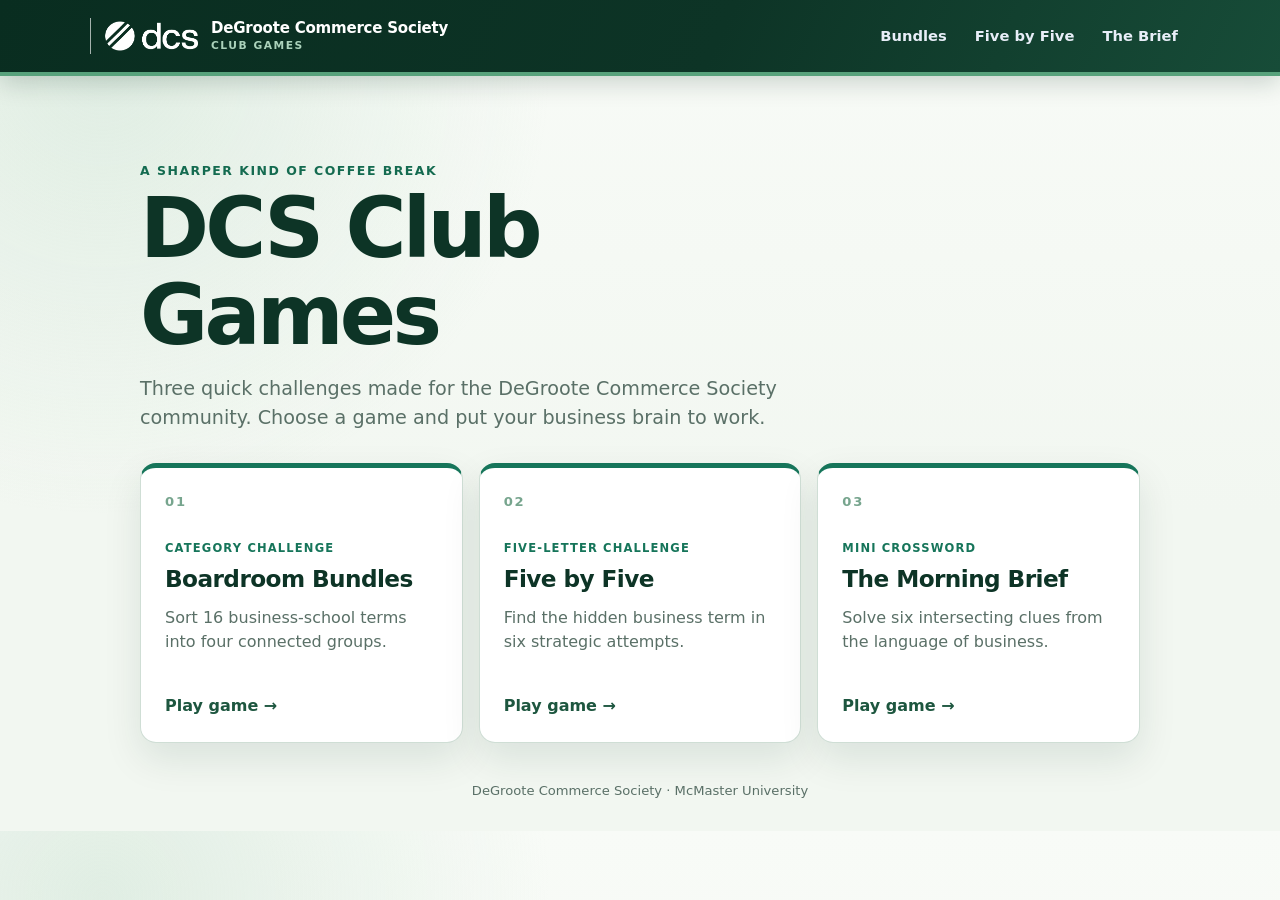
==== index.html @ 650532cc "fixed hierarchy" ====
<!doctype html>
<html lang="en">
<head>
  <meta charset="utf-8">
  <meta name="viewport" content="width=device-width, initial-scale=1">
  <meta name="description" content="Three business-school browser games from the DeGroote Commerce Society.">
  <title>Club Games | DeGroote Commerce Society</title>
  <link rel="stylesheet" href="css/styles.css">
</head>
<body>
  <a class="skip-link" href="#games">Skip to games</a>
  <header class="site-header">
    <div class="header-inner">
      <a class="brand" href="index.html" aria-label="DeGroote Commerce Society Games home" aria-current="page">
        <img class="brand-logo" src="assets/images/dcs-logo.png" alt="" width="147" height="50">
        <span class="brand-copy"><strong>DeGroote Commerce Society</strong><small>Club Games</small></span>
      </a>
      <nav aria-label="Game navigation">
        <a href="connections.html">Bundles</a>
        <a href="word-game.html">Five by Five</a>
        <a href="crossword.html">The Brief</a>
      </nav>
    </div>
  </header>

  <main class="page-shell landing" id="games">
    <section class="landing-hero">
      <p class="eyebrow">A sharper kind of coffee break</p>
      <h1>DCS Club Games</h1>
      <p>Three quick challenges made for the DeGroote Commerce Society community. Choose a game and put your business brain to work.</p>
    </section>

    <section class="game-menu" aria-label="Choose a game">
      <a class="game-menu-card" href="connections.html">
        <span class="game-number" aria-hidden="true">01</span>
        <div>
          <p class="game-type">Category challenge</p>
          <h2>Boardroom Bundles</h2>
          <p>Sort 16 business-school terms into four connected groups.</p>
        </div>
        <span class="play-link">Play game <span aria-hidden="true">→</span></span>
      </a>

      <a class="game-menu-card" href="word-game.html">
        <span class="game-number" aria-hidden="true">02</span>
        <div>
          <p class="game-type">Five-letter challenge</p>
          <h2>Five by Five</h2>
          <p>Find the hidden business term in six strategic attempts.</p>
        </div>
        <span class="play-link">Play game <span aria-hidden="true">→</span></span>
      </a>

      <a class="game-menu-card" href="crossword.html">
        <span class="game-number" aria-hidden="true">03</span>
        <div>
          <p class="game-type">Mini crossword</p>
          <h2>The Morning Brief</h2>
          <p>Solve six intersecting clues from the language of business.</p>
        </div>
        <span class="play-link">Play game <span aria-hidden="true">→</span></span>
      </a>
    </section>
  </main>

  <footer><p>DeGroote Commerce Society · McMaster University</p></footer>
</body>
</html>
---- css/styles.css ----
:root {
  --ink: #18352a;
  --muted: #5a7067;
  --paper: #ffffff;
  --canvas: #f2f7f1;
  --navy: #1d563f;
  --navy-dark: #0d3426;
  --teal: #16755a;
  --gold: #d8ad4a;
  --coral: #b45745;
  --violet: #47725e;
  --line: #cfded5;
  --soft: #e7f0ea;
  --focus: #f3c969;
  --correct: #23704f;
  --present: #9a6800;
  --absent: #5b6963;
  --danger: #a83232;
  --radius: 16px;
  --shadow: 0 16px 38px rgb(13 52 38 / 10%);
}

* { box-sizing: border-box; }

html { color-scheme: light; }

body {
  margin: 0;
  min-width: 320px;
  color: var(--ink);
  background:
    radial-gradient(circle at 8% 8%, rgb(196 222 204 / 45%), transparent 28rem),
    linear-gradient(180deg, #f8fbf7 0, var(--canvas) 32rem);
  font-family: Inter, ui-sans-serif, system-ui, -apple-system, BlinkMacSystemFont, "Segoe UI", sans-serif;
  line-height: 1.5;
}

button, input { font: inherit; }

button { touch-action: manipulation; }

a { color: inherit; }

.skip-link {
  position: fixed;
  z-index: 100;
  top: 8px;
  left: 8px;
  padding: 10px 14px;
  transform: translateY(-150%);
  border-radius: 8px;
  color: white;
  background: var(--navy);
}

.skip-link:focus { transform: none; }

:focus-visible {
  outline: 3px solid var(--focus);
  outline-offset: 3px;
}

.site-header {
  color: white;
  background: linear-gradient(115deg, #092d20, var(--navy-dark) 56%, #174c38);
  border-bottom: 4px solid #58a27c;
  box-shadow: 0 6px 24px rgb(8 40 29 / 20%);
}

.header-inner {
  width: min(1100px, calc(100% - 32px));
  min-height: 72px;
  margin: auto;
  display: flex;
  align-items: center;
  justify-content: space-between;
  gap: 24px;
}

.brand {
  display: flex;
  align-items: center;
  gap: 13px;
  font-weight: 800;
  text-decoration: none;
  letter-spacing: -.02em;
}

.brand-logo {
  width: 108px;
  height: auto;
  display: block;
  filter: invert(1);
}

.brand-copy {
  display: grid;
  line-height: 1.08;
}

.brand-copy strong {
  font-size: .94rem;
  letter-spacing: -.015em;
}

.brand-copy small {
  margin-top: 4px;
  color: #abd2bb;
  font-size: .67rem;
  font-weight: 800;
  letter-spacing: .14em;
  text-transform: uppercase;
}

nav { display: flex; gap: 4px; }

nav a {
  min-height: 44px;
  padding: 10px 12px;
  border-radius: 8px;
  display: flex;
  align-items: center;
  color: #e8eef8;
  font-size: .92rem;
  font-weight: 700;
  text-decoration: none;
}

nav a:hover, nav a[aria-current="page"] { color: white; background: rgb(185 226 202 / 16%); }
nav a[aria-current="page"] { box-shadow: inset 0 -2px 0 #83c69f; }

.page-shell { width: min(1000px, calc(100% - 32px)); margin: 0 auto; }

.game-heading { padding: 32px 0 18px; }

.eyebrow {
  margin: 0 0 4px;
  color: #146b50;
  font-size: .78rem;
  font-weight: 850;
  letter-spacing: .12em;
  text-transform: uppercase;
}

h1, h2, h3, p { margin-top: 0; }

h1 { margin-bottom: 6px; font-size: clamp(2rem, 6vw, 3.2rem); line-height: 1.05; letter-spacing: -.045em; }
h1 { color: var(--navy-dark); }
.game-heading p:last-child { margin: 0; color: var(--muted); font-size: 1.06rem; }

.game-card, .instructions {
  border: 1px solid var(--line);
  border-radius: var(--radius);
  background: var(--paper);
  box-shadow: var(--shadow);
}

.game-card { padding: clamp(16px, 4vw, 30px); }
.game-card { border-top: 5px solid var(--teal); }

.instructions { margin: 22px 0 36px; padding: 20px 24px; box-shadow: none; }
.instructions h2 { margin-bottom: 5px; font-size: 1.1rem; }
.instructions p { margin: 0; color: var(--muted); }

.landing { padding-bottom: 28px; }

.landing-hero {
  max-width: 720px;
  padding: clamp(44px, 8vw, 86px) 0 30px;
}

.landing-hero h1 { font-size: clamp(2.7rem, 8vw, 5.2rem); }
.landing-hero > p:last-child { max-width: 640px; margin: 16px 0 0; color: var(--muted); font-size: clamp(1rem, 2.5vw, 1.2rem); }

.game-menu { display: grid; grid-template-columns: repeat(3, 1fr); gap: 16px; }

.game-menu-card {
  min-height: 280px;
  padding: 24px;
  border: 1px solid var(--line);
  border-top: 5px solid var(--teal);
  border-radius: var(--radius);
  display: flex;
  flex-direction: column;
  color: var(--ink);
  background: var(--paper);
  box-shadow: var(--shadow);
  text-decoration: none;
}

.game-menu-card:hover { border-top-color: var(--focus); transform: translateY(-2px); }
.game-menu-card:focus-visible { outline-offset: 5px; }
.game-number { color: #77a58e; font-size: .82rem; font-weight: 850; letter-spacing: .14em; }
.game-type { margin: 28px 0 5px; color: var(--teal); font-size: .72rem; font-weight: 850; letter-spacing: .1em; text-transform: uppercase; }
.game-menu-card h2 { margin-bottom: 9px; color: var(--navy-dark); font-size: 1.45rem; letter-spacing: -.025em; }
.game-menu-card div > p:last-child { color: var(--muted); }
.play-link { margin-top: auto; color: var(--navy); font-weight: 850; }

.game-toolbar { min-height: 44px; display: flex; align-items: center; justify-content: space-between; gap: 16px; }
.status-label { margin: 0; color: var(--muted); font-size: .88rem; font-weight: 750; }
.game-message { min-height: 24px; margin: 16px 0 10px; text-align: center; color: var(--muted); font-weight: 700; }
.game-message.is-error { color: var(--danger); }
.game-message.is-success { color: var(--correct); }

.button-row { display: flex; flex-wrap: wrap; justify-content: center; gap: 10px; }
.button {
  min-height: 46px;
  padding: 10px 18px;
  border: 2px solid transparent;
  border-radius: 10px;
  cursor: pointer;
  font-weight: 800;
}
.button-primary { color: white; background: linear-gradient(135deg, var(--navy), #267357); }
.button-primary:hover { background: var(--navy-dark); }
.button-secondary { color: var(--navy); border-color: var(--navy); background: white; }
.button-secondary:hover { background: var(--soft); }
.button-quiet { min-height: 40px; padding: 7px 12px; color: var(--navy-dark); background: #dfede4; }
.button:disabled { cursor: not-allowed; opacity: .48; }

.mistake-dots { display: flex; gap: 7px; margin-top: 5px; }
.mistake-dot { width: 13px; height: 13px; border-radius: 50%; background: #2c7657; }
.mistake-dot.used { border: 2px solid var(--line); background: transparent; }

.word-grid { display: grid; grid-template-columns: repeat(4, 1fr); gap: 8px; margin-top: 18px; }
.word-tile {
  min-width: 0;
  min-height: 76px;
  padding: 8px 5px;
  border: 2px solid transparent;
  border-radius: 10px;
  color: var(--ink);
  background: var(--soft);
  overflow-wrap: anywhere;
  cursor: pointer;
  font-size: clamp(.68rem, 2.1vw, .9rem);
  font-weight: 850;
  letter-spacing: .015em;
  line-height: 1.1;
  text-transform: uppercase;
}
.word-tile:hover { border-color: #aab5c7; }
.word-tile[aria-pressed="true"] { color: white; border-color: var(--navy-dark); background: linear-gradient(145deg, #174b37, #246b50); }
.solved-groups { display: grid; gap: 8px; margin-top: 18px; }
.solved-group { padding: 12px; border-radius: 10px; text-align: center; color: #101828; }
.solved-group h3 { margin: 0 0 2px; font-size: .98rem; }
.solved-group p { margin: 0; font-size: .8rem; font-weight: 750; text-transform: uppercase; }
.group-0 { background: #cde8d5; border-left: 6px solid #1f6849; }
.group-1 { background: #b9dfd5; border-left: 6px solid #0f6d61; }
.group-2 { background: #dce7be; border-left: 6px solid #647a24; }
.group-3 { background: #a9d0b8; border-left: 6px solid #315d40; }

.guess-grid { display: grid; gap: 6px; width: min(350px, 100%); margin: 14px auto; }
.guess-row { display: grid; grid-template-columns: repeat(5, 1fr); gap: 6px; }
.letter-tile {
  aspect-ratio: 1;
  display: grid;
  place-items: center;
  border: 2px solid #bac3d1;
  border-radius: 7px;
  font-size: clamp(1.25rem, 6vw, 1.8rem);
  font-weight: 850;
  text-transform: uppercase;
}
.letter-tile.filled { border-color: var(--navy); }
.letter-tile.correct, .key.correct { color: white; border-color: var(--correct); background: var(--correct); }
.letter-tile.present, .key.present { color: white; border-color: var(--present); background: var(--present); }
.letter-tile.absent, .key.absent { color: white; border-color: var(--absent); background: var(--absent); }
.letter-tile::after { font-size: 0; }
.letter-tile.correct::after { content: "right place"; }
.letter-tile.present::after { content: "wrong place"; }
.letter-tile.absent::after { content: "not in word"; }

.keyboard { display: grid; gap: 6px; max-width: 560px; margin: 18px auto 0; }
.keyboard-row { display: flex; justify-content: center; gap: 5px; }
.key {
  height: 50px;
  min-width: 0;
  flex: 1;
  padding: 0 3px;
  border: 0;
  border-radius: 6px;
  color: var(--ink);
  background: #dce8e0;
  cursor: pointer;
  font-size: clamp(.72rem, 2.5vw, .9rem);
  font-weight: 850;
}
.key.wide { flex: 1.6; font-size: .7rem; }

.active-clue { margin-bottom: 18px; padding: 12px 14px; border-left: 5px solid var(--teal); background: #e3f1e8; font-weight: 750; }
.crossword-layout { display: grid; grid-template-columns: minmax(300px, 480px) minmax(230px, 1fr); gap: 28px; align-items: start; }
.crossword-grid { display: grid; grid-template-columns: repeat(7, 1fr); border: 2px solid var(--navy-dark); background: var(--navy-dark); gap: 1px; }
.crossword-cell {
  position: relative;
  aspect-ratio: 1;
  min-width: 0;
  padding: 0;
  border: 0;
  border-radius: 0;
  display: grid;
  place-items: center;
  color: var(--ink);
  background: white;
  cursor: pointer;
  font-size: clamp(1rem, 5vw, 1.8rem);
  font-weight: 800;
  text-transform: uppercase;
}
.crossword-cell.block { background: var(--navy-dark); cursor: default; }
.crossword-cell.in-word { background: #d8ecdf; }
.crossword-cell.active { background: #f3d27e; }
.crossword-cell.incorrect { color: var(--danger); background: #fbe2df; }
.crossword-cell.revealed { color: #4d6e55; }
.cell-number { position: absolute; top: 1px; left: 3px; font-size: clamp(.46rem, 1.5vw, .66rem); font-weight: 800; line-height: 1; }
.clue-panel { display: grid; grid-template-columns: 1fr 1fr; gap: 20px; }
.clue-panel h3 { margin-bottom: 7px; padding-bottom: 5px; border-bottom: 2px solid var(--teal); }
.clue-list { margin: 0; padding-left: 30px; }
.clue-list li { margin-bottom: 8px; padding: 4px; border-radius: 5px; cursor: pointer; }
.clue-list li.active { background: #d8ecdf; font-weight: 750; }

footer { padding: 10px 16px 30px; text-align: center; color: var(--muted); font-size: .82rem; }
footer p { margin: 0; }
.sr-only { position: absolute; width: 1px; height: 1px; padding: 0; margin: -1px; overflow: hidden; clip: rect(0, 0, 0, 0); white-space: nowrap; border: 0; }

@media (max-width: 720px) {
  .header-inner { min-height: auto; padding: 12px 0; flex-direction: column; gap: 8px; }
  nav { width: 100%; justify-content: center; }
  nav a { padding: 8px 9px; font-size: .8rem; }
  .game-heading { padding-top: 24px; }
  .crossword-layout { grid-template-columns: 1fr; }
  .clue-panel { grid-template-columns: 1fr 1fr; }
  .game-menu { grid-template-columns: 1fr; }
  .game-menu-card { min-height: 220px; }
}

@media (max-width: 440px) {
  .page-shell { width: min(100% - 20px, 1000px); }
  .brand-logo { width: 82px; }
  .brand-copy strong { font-size: .78rem; }
  .brand-copy small { font-size: .58rem; }
  .game-card { border-radius: 12px; }
  .word-grid { gap: 5px; }
  .word-tile { min-height: 64px; font-size: .62rem; }
  .clue-panel { grid-template-columns: 1fr; }
  .crossword-cell { font-size: 1.15rem; }
  .button-row .button { flex: 1 1 auto; }
}

@media (prefers-reduced-motion: reduce) {
  *, *::before, *::after { scroll-behavior: auto !important; transition: none !important; }
}
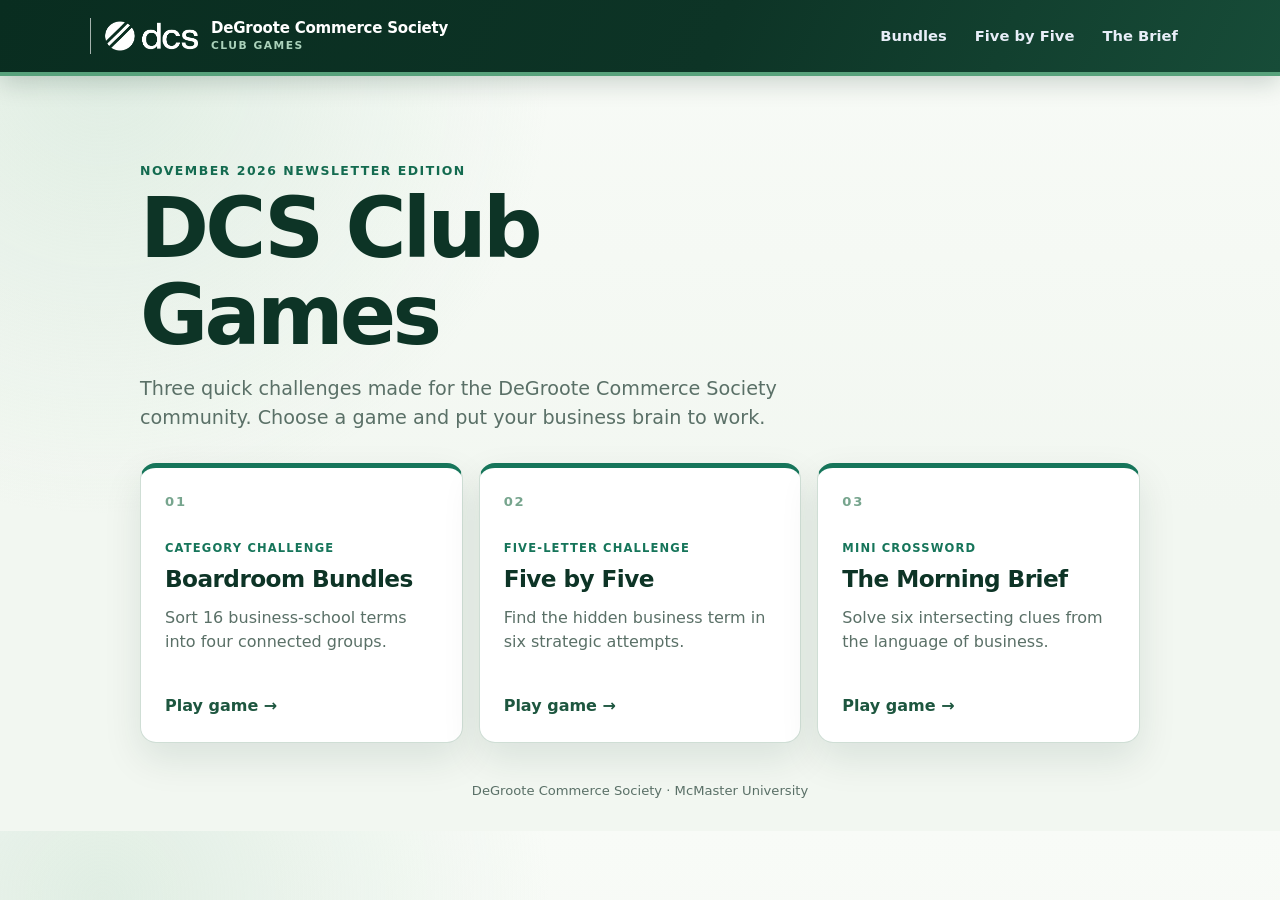
==== commit ec22b459: "Update games for November 2026 edition" ====
--- a/index.html
+++ b/index.html
@@ -25,7 +25,7 @@
 
   <main class="page-shell landing" id="games">
     <section class="landing-hero">
-      <p class="eyebrow">A sharper kind of coffee break</p>
+      <p class="eyebrow">November 2026 newsletter edition</p>
       <h1>DCS Club Games</h1>
       <p>Three quick challenges made for the DeGroote Commerce Society community. Choose a game and put your business brain to work.</p>
     </section>
